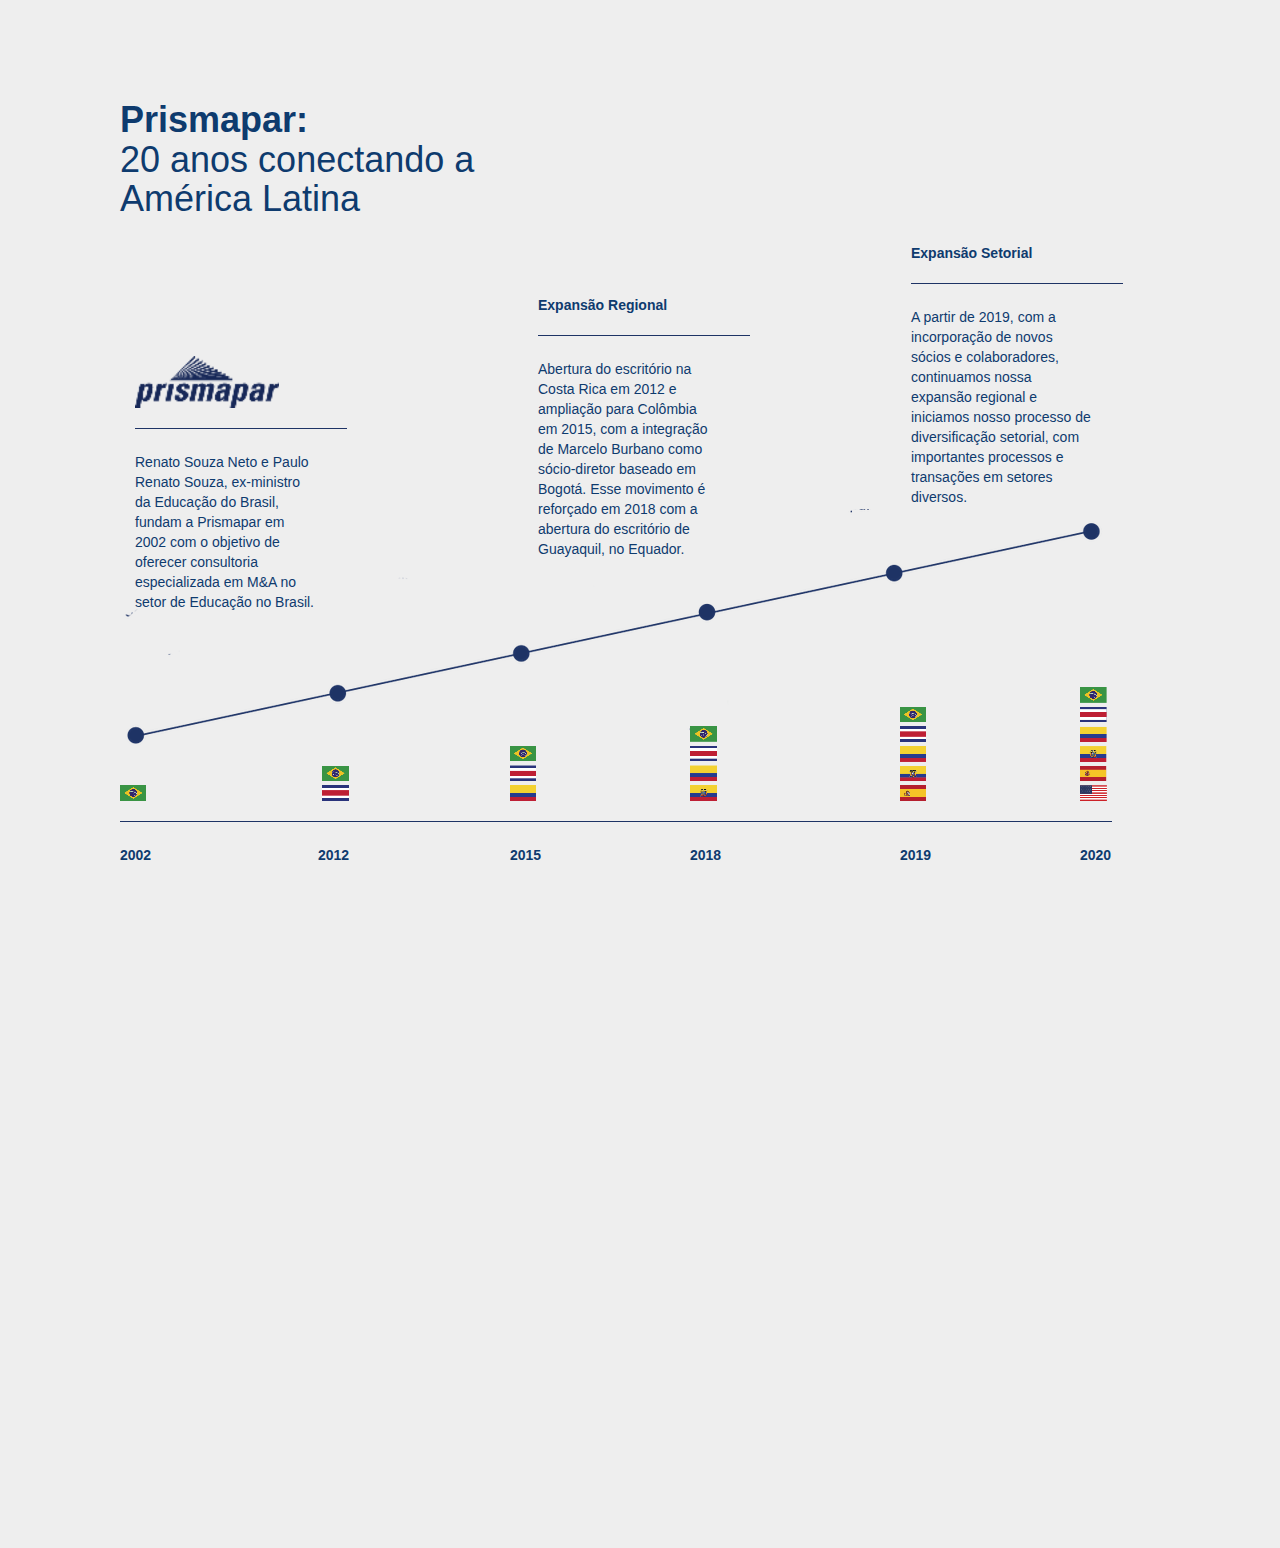
==== index.html @ 2ab60805 "cormob" ====
<html overflow: hidden;>
<head>
	<link href="https://fonts.googleapis.com/css?family=Montserrat:100" rel="stylesheet">
	<link rel="stylesheet" href="./style.css">
	<!-- Última versão CSS compilada e minificada -->
	<link rel="stylesheet" href="https://maxcdn.bootstrapcdn.com/bootstrap/3.3.7/css/bootstrap.min.css"
		integrity="sha384-BVYiiSIFeK1dGmJRAkycuHAHRg32OmUcww7on3RYdg4Va+PmSTsz/K68vbdEjh4u" crossorigin="anonymous">

		<!-- Última versão JavaScript compilada e minificada -->
		<script src="https://maxcdn.bootstrapcdn.com/bootstrap/3.3.7/js/bootstrap.min.js"
	integrity="sha384-Tc5IQib027qvyjSMfHjOMaLkfuWVxZxUPnCJA7l2mCWNIpG9mGCD8wGNIcPD7Txa"
	crossorigin="anonymous"></script>

	<script src="https://cdnjs.cloudflare.com/ajax/libs/jquery/3.3.1/jquery.min.js"></script>
	<link rel="stylesheet" href="css\style">
	<script src="js\JsTimeline"></script>
</head>
<body>
 <div class="hidden-xs" style="margin-left: 100px;">
<section class="linha-tempo">
	<div class="container">
		
				<div>
				 <h1 style="padding-bottom: 30px; color:#0e3b6e; margin-bottom: -160px;">
	    		   <font style="font-weight: bolder;" class="text-o-color-4">Prismapar:<br/></font>
	    		   <font style="" class="text-o-color-4">20 anos conectando a <br>América Latina<br/><br/></font>
	    		 </h1>
				</div>
				<div class="row datas">
					<div class="col-xs-12 col-sm-4 col-md-4">
						<div class="content_3" style="margin-left: 15px;">
							<img class="logo_time" src="img\logo-2002.png" />
							<p></p>
							<hr class="line-bandeira">
							<p>Renato Souza Neto e Paulo Renato Souza, ex-ministro da Educação do Brasil, fundam a Prismapar em 2002 com o objetivo de oferecer consultoria especializada em M&A no setor de Educação no Brasil.</p>
						</div>	
					</div>

					<div class="col-xs-12 col-sm-4 col-md-4">
						<div class="content_3" style="margin: 63px;margin-left: 28px;">
							<p style="font-weight: bolder;">Expansão Regional</p>
							<hr class="line-bandeira">
							<p>Abertura do escritório na Costa Rica em 2012 e ampliação para Colômbia em 2015, com a integração de Marcelo Burbano como sócio-diretor baseado em Bogotá. Esse movimento é reforçado em 2018 com a abertura do escritório de Guayaquil, no Equador.</p>
						</div>
					</div>
					<div class="col-xs-12 col-sm-4 col-md-4">
					        
							<div class="content_3" style="margin: 115px;margin-left: 11px;">
							<p style="font-weight: bolder;"> Expansão Setorial</p>
							<hr class="line-bandeira">
							<p>A partir de 2019, com a incorporação de novos sócios e colaboradores, continuamos nossa expansão regional e iniciamos nosso processo de diversificação setorial, com importantes processos e transações em setores diversos.</p>
						</div>	
					</div>
				</div>
		<img class="linhadiagonal" src="img\linha-diagonal.png" />
	</div>
    <div class="container">
				<div class="row datas">
					<div class="col-xs-12 col-sm-4 col-md-4">
						<div class="content_1">
							<div class="bandeira-2002"><img src="./img/bandeira-2002.png" /></div>
							<hr class="line-bandeira">
							<p>2002</p>
						</div>
						<div class="content_2">
							<div class="bandeira-2012"><img src="./img/bandeira-2012.png" style="margin-left: 22px;"/></div>
							<hr class="line-bandeira">
							<p style="margin-left: 18px;">2012</p>
						</div>	
					</div>

					<div class="col-xs-12 col-sm-4 col-md-4">
						<div class="content_1">
							<div class="bandeira-2015"><img src="./img/bandeira-2015.png" /></div>
							<hr class="line-bandeira">
							<p>2015</p>
						</div>
						<div class="content_2">
							<div class="bandeira-2018"><img src="./img/bandeira-2018.png" /></div>
							<hr class="line-bandeira">
							<p>2018</p>
						</div>
					</div>
					<div class="col-xs-12 col-sm-4 col-md-4">
						<div class="content_1">
							<div class="bandeira-2019"><img src="./img/bandeira-2019.png" /></div>
							<hr class="line-bandeira">
							<p>2019</p>
						</div>
						<div class="content_2">
							<div class="bandeira-2020"><img src="./img/bandeira-2020.png" /></div>
							<hr class="line-bandeira" style="width: 0px;">
							<p>2020</p>
						</div>
					</div>
				</div>
		
	</div>
</section>
</div>

 <div class="mostra_mobile-xs">
<div class="container">
<h1 style="color:#0e3b6e;text-align: center!important;padding-top: 15px;">
                <font style="font-weight: bolder;">Prismapar:<br></font>
                <font style="">20 anos conectando a <br>América Latina<br><br></font>
              </h1>
<div class="row">
    <div class="col-lg-12">
        <div class="card">
            <div class="body">
                <div class="cd-horizontal-timeline loaded">
                    <div class="timeline">
                        <div class="events-wrapper">
                            <div class="events" style="width: 1800px;">
                                <ol>
                                    <li><a href="#0" data-date="16/01/2017" class="older-event" style="left: 120px;">2002</a></li>
                                    <li><a href="#0" data-date="28/02/2017" style="left: 300px;" class="older-event">2012</a></li>
                                    <li><a href="#0" data-date="20/04/2017" style="left: 480px;" class="selected">2015</a></li>
                                    <li><a href="#0" data-date="20/05/2017" style="left: 600px;">2018</a></li>
                                    <li><a href="#0" data-date="09/07/2017" style="left: 780px;">2019</a></li>
                                    <li><a href="#0" data-date="30/08/2017" style="left: 960px;">2020</a></li>
                                </ol>
                                <span class="filling-line" aria-hidden="true" style="transform: scaleX(0.281506);"></span>
                            </div>
                            <!-- .events -->
                        </div>
                        <!-- .events-wrapper -->
                        <ul class="cd-timeline-navigation">
                            <li><a href="#0" class="prev inactive">Prev</a></li>
                            <li><a href="#0" class="next">Next</a></li>
                        </ul>
                        <!-- .cd-timeline-navigation -->
                    </div>
                    <!-- .timeline -->
                    <div class="events-content" style="height: 225px;">
                        <ol>
                            <li class="" data-date="16/01/2017">
                                <div style="text-align:center;padding-bottom: 15px;">
                                <img loading="lazy" src="https://prismapar.popsolutions.co/web/image/website/1/logo/Prismapar?unique=e96f015" alt="user" width="70">
                              </div>
                              <hr>
                              <p>Fundada por Renato Souza e Paulo R. Souza em São Paulo. Foco no setor da Educação.</p>
                              <img loading="lazy" src="https://prismapar.popsolutions.co/web/image/474-110fe174/bandeira-2002.png?height=256" alt="user" style="padding-top: 15px;" class="float-center" width="40">
                            </li>
                            
							
							<li data-date="28/02/2017" class="">
                            	<h4>
                                   Expansão
                                </h4>
                              <hr>
                              <p>1º passo para expansão LATAM. Abertura do escritório na Costa Rica.</p>
                              <span>
                                <img loading="lazy" src="https://prismapar.popsolutions.co/web/image/474-110fe174/bandeira-2002.png?height=256" alt="user" style="padding-top: 15px;" width="40">
                                <img loading="lazy" src="https://prismapar.popsolutions.co/web/image/491-746c7449/bandeira_costa-rica.png?height=256" alt="user" style="padding-top: 15px;" width="40">
                              </span>
                            </li>
                           
						   
						    <li data-date="20/04/2017" class="selected">
                                 <h4>
                                    Expansão
                                </h4>
                              <hr>
                              <p>Ampliação para a Colômbia com um novo sócio, Marcelo Burbano.</p>
                              <span>
                                <img loading="lazy" src="https://prismapar.popsolutions.co/web/image/474-110fe174/bandeira-2002.png?height=256" alt="user" style="padding-top: 15px;" width="40">
                                <img loading="lazy" src="https://prismapar.popsolutions.co/web/image/491-746c7449/bandeira_costa-rica.png?height=256" alt="user" style="padding-top: 15px;" width="40">
                                <img loading="lazy" src="https://prismapar.popsolutions.co/web/image/490-411c75b7/bandeira_colombia.png?height=256" alt="user" style="padding-top: 15px;" width="40">
                              </span>
							
                            </li>
                           
						   
						    <li data-date="20/05/2017">
                                <h4>
                                    Expansão
                                </h4>
                              <hr>
                              <p>Diversificação e internaciolização regional.</p>
                              <span>
                                <img loading="lazy" src="https://prismapar.popsolutions.co/web/image/474-110fe174/bandeira-2002.png?height=256" alt="user" style="padding-top: 15px;" width="40">
                                <img loading="lazy" src="https://prismapar.popsolutions.co/web/image/491-746c7449/bandeira_costa-rica.png?height=256" alt="user" style="padding-top: 15px;" width="40">
                                <img loading="lazy" src="https://prismapar.popsolutions.co/web/image/490-411c75b7/bandeira_colombia.png?height=256" alt="user" style="padding-top: 15px;" width="40">
                                <img loading="lazy" src="https://prismapar.popsolutions.co/web/image/492-bdb86a72/bandeira_equador.png?height=256" alt="user" style="padding-top: 15px;" width="40">
                              </span>
								
                            </li>
                           
						   
						    <li data-date="09/07/2017">
                                
								<h4>
                                    Expansão
                                </h4>
                              <hr>
                              <p>Ampliação para a Espanha.</p>
                              <span>
                                <img loading="lazy" src="https://prismapar.popsolutions.co/web/image/474-110fe174/bandeira-2002.png?height=256" alt="user" style="padding-top: 15px;" width="40">
                                <img loading="lazy" src="https://prismapar.popsolutions.co/web/image/491-746c7449/bandeira_costa-rica.png?height=256" alt="user" style="padding-top: 15px;" width="40">
                                <img loading="lazy" src="https://prismapar.popsolutions.co/web/image/490-411c75b7/bandeira_colombia.png?height=256" alt="user" style="padding-top: 15px;" width="40">
                                <img loading="lazy" src="https://prismapar.popsolutions.co/web/image/492-bdb86a72/bandeira_equador.png?height=256" alt="user" style="padding-top: 15px;" width="40">
                                <img loading="lazy" src="https://prismapar.popsolutions.co/web/image/493-c94d39ba/bandeira_espanha.png?height=256" alt="user" style="padding-top: 15px;" width="40">
                              </span>
								
                            </li>
                           
						   
						    <li data-date="30/08/2017">
                                <h4>
                                   Expansão
                                </h4>
                              <hr>
                              <p>Diversificação setorial. Expansão Estados Unidos.</p>
                              <span>
                                <img loading="lazy" src="https://prismapar.popsolutions.co/web/image/474-110fe174/bandeira-2002.png?height=256" alt="user" style="padding-top: 15px;" width="40">
                                <img loading="lazy" src="https://prismapar.popsolutions.co/web/image/491-746c7449/bandeira_costa-rica.png?height=256" alt="user" style="padding-top: 15px;" width="40">
                                <img loading="lazy" src="https://prismapar.popsolutions.co/web/image/490-411c75b7/bandeira_colombia.png?height=256" alt="user" style="padding-top: 15px;" width="40">
                                <img loading="lazy" src="https://prismapar.popsolutions.co/web/image/492-bdb86a72/bandeira_equador.png?height=256" alt="user" style="padding-top: 15px;" width="40">
                                <img loading="lazy" src="https://prismapar.popsolutions.co/web/image/493-c94d39ba/bandeira_espanha.png?height=256" alt="user" style="padding-top: 15px;" width="40">
                                <img loading="lazy" src="https://prismapar.popsolutions.co/web/image/494-acfeb071/bandeira_EUA.png?height=256" alt="user" style="padding-top: 15px;" width="40">
                              </span>
                            </li>
                            <li data-date="15/09/2017">
                                <h4>
                                            <img class="rounded float-left m-r-15" width="40" alt="user" src="https://bootdey.com/img/Content/avatar/avatar6.png"> Horizontal Timeline<br>
                                            <small>September 15th, 2017</small>
                                        </h4>
                                <hr>
                                <p>It is a long established fact that a reader will be distracted by the readable content of a page when looking at its layout. The point of using Lorem Ipsum is that it has a more-or-less normal distribution of letters, as opposed to using 'Content here, content here', making it look like readable English. Many desktop publishing packages and web page editors infancy.
                                    <br>
                                    <button class="btn btn-primary btn-round">Read more</button>
                                </p>
                            </li>
                            <li data-date="01/11/2017">
                                <h4>
                                            <img class="rounded float-left m-r-15" width="40" alt="user" src="https://bootdey.com/img/Content/avatar/avatar7.png"> Horizontal Timeline<br>
                                            <small>November 01st, 2017</small>
                                        </h4>
                                <hr>
                                <p>It is a long established fact that a reader will be distracted by the readable content of a page when looking at its layout. The point of using Lorem Ipsum is that it has a more-or-less normal distribution of letters, as opposed to using 'Content here, content here', making it look like readable English. Many desktop publishing packages and web page editors infancy.
                                    <br>
                                    <button class="btn btn-primary btn-round">Read more</button>
                                </p>
                            </li>
                            <li data-date="10/12/2017">
                                <h4>
                                            <img class="rounded float-left m-r-15" width="40" alt="user" src="https://bootdey.com/img/Content/avatar/avatar8.png"> Horizontal Timeline<br>
                                            <small>December 10th, 2017</small>
                                        </h4>
                                <hr>
                                <p>It is a long established fact that a reader will be distracted by the readable content of a page when looking at its layout. The point of using Lorem Ipsum is that it has a more-or-less normal distribution of letters, as opposed to using 'Content here, content here', making it look like readable English. Many desktop publishing packages and web page editors infancy.
                                    <br>
                                    <button class="btn btn-primary btn-round">Read more</button>
                                </p>
                            </li>
                            <li data-date="19/01/2018">
                                <h4>Event title here</h4>
                                <em>January 19th, 2018</em>
                                <p>It is a long established fact that a reader will be distracted by the readable content of a page when looking at its layout. The point of using Lorem Ipsum is that it has a more-or-less normal distribution of letters, as opposed to using 'Content here, content here', making it look like readable English. Many desktop publishing packages and web page editors infancy.</p>
                            </li>
                            <li data-date="03/03/2018">
                                <h4>Event title here</h4>
                                <em>March 3rd, 2018</em>
                                <p>It is a long established fact that a reader will be distracted by the readable content of a page when looking at its layout. The point of using Lorem Ipsum is that it has a more-or-less normal distribution of letters, as opposed to using 'Content here, content here', making it look like readable English. Many desktop publishing packages and web page editors infancy.</p>
                            </li>
                        </ol>
                    </div>
                </div>
            </div>
        </div>
    </div>
</div>
</div>
</div>
</body>
</html>
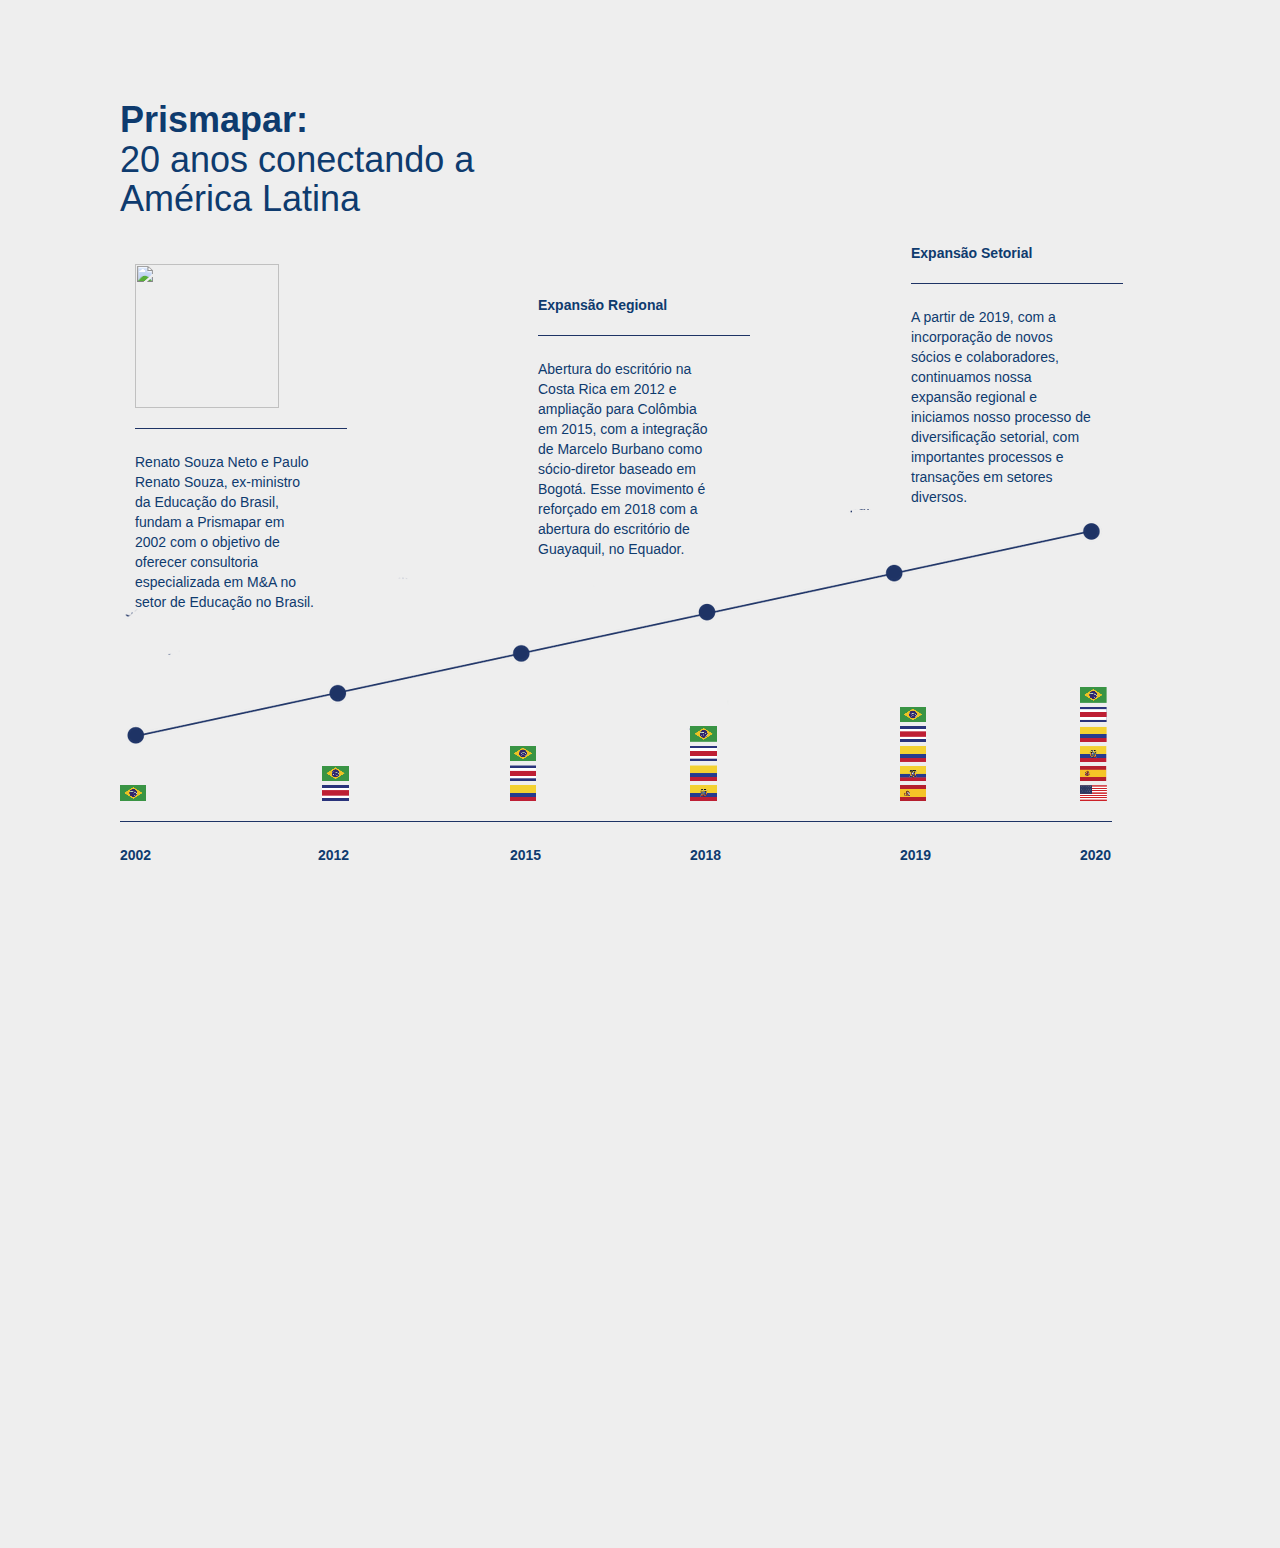
==== commit bbd20267: "timeline" ====
--- a/index.html
+++ b/index.html
@@ -1,4 +1,4 @@
-<html overflow: hidden;>
+<html style="overflow: hidden;">
 <head>
 	<link href="https://fonts.googleapis.com/css?family=Montserrat:100" rel="stylesheet">
 	<link rel="stylesheet" href="./style.css">
@@ -15,7 +15,9 @@
 	<link rel="stylesheet" href="css\style">
 	<script src="js\JsTimeline"></script>
 </head>
-<body>
+<body style="margin-top: 20px;
+          background-image: url(https://cloud.popsolutions.co/index.php/apps/files_sharing/publicpreview/e2nmTwzx4tNAeE2?file=/bg_historico.jpg&fileId=51547&x=1920&y=1080&a=true);
+          -webkit-background-size: cover;">
  <div class="hidden-xs" style="margin-left: 100px;">
 <section class="linha-tempo">
 	<div class="container">
@@ -29,7 +31,7 @@
 				<div class="row datas">
 					<div class="col-xs-12 col-sm-4 col-md-4">
 						<div class="content_3" style="margin-left: 15px;">
-							<img class="logo_time" src="img\logo-2002.png" />
+							<img class="logo_time" src="https://cloud.popsolutions.co/index.php/apps/files_sharing/publicpreview/e2nmTwzx4tNAeE2?file=/Logo_prismapar_alta.png&fileId=51531&x=1920&y=1080&a=true" />
 							<p></p>
 							<hr class="line-bandeira">
 							<p>Renato Souza Neto e Paulo Renato Souza, ex-ministro da Educação do Brasil, fundam a Prismapar em 2002 com o objetivo de oferecer consultoria especializada em M&A no setor de Educação no Brasil.</p>
@@ -114,10 +116,10 @@
                         <div class="events-wrapper">
                             <div class="events" style="width: 1800px;">
                                 <ol>
-                                    <li><a href="#0" data-date="16/01/2017" class="older-event" style="left: 120px;">2002</a></li>
+                                    <li><a href="#0" data-date="16/01/2017" style="left: 120px;" class="selected">2002</a></li>
                                     <li><a href="#0" data-date="28/02/2017" style="left: 300px;" class="older-event">2012</a></li>
-                                    <li><a href="#0" data-date="20/04/2017" style="left: 480px;" class="selected">2015</a></li>
-                                    <li><a href="#0" data-date="20/05/2017" style="left: 600px;">2018</a></li>
+                                    <li><a href="#0" data-date="20/03/2017" style="left: 480px;" class="older-event">2015</a></li>
+                                    <li><a href="#0" data-date="20/04/2017" style="left: 600px;">2018</a></li>
                                     <li><a href="#0" data-date="09/07/2017" style="left: 780px;">2019</a></li>
                                     <li><a href="#0" data-date="30/08/2017" style="left: 960px;">2020</a></li>
                                 </ol>
@@ -135,9 +137,9 @@
                     <!-- .timeline -->
                     <div class="events-content" style="height: 225px;">
                         <ol>
-                            <li class="" data-date="16/01/2017">
+                            <li class="selected" data-date="16/01/2017">
                                 <div style="text-align:center;padding-bottom: 15px;">
-                                <img loading="lazy" src="https://prismapar.popsolutions.co/web/image/website/1/logo/Prismapar?unique=e96f015" alt="user" width="70">
+                                <img loading="lazy" src="https://cloud.popsolutions.co/index.php/apps/files_sharing/publicpreview/e2nmTwzx4tNAeE2?file=/Logo_prismapar_alta.png&fileId=51531&x=1920&y=1080&a=true" alt="user" width="70">
                               </div>
                               <hr>
                               <p>Fundada por Renato Souza e Paulo R. Souza em São Paulo. Foco no setor da Educação.</p>
@@ -158,7 +160,7 @@
                             </li>
                            
 						   
-						    <li data-date="20/04/2017" class="selected">
+						    <li data-date="20/03/2017" class="">
                                  <h4>
                                     Expansão
                                 </h4>
@@ -173,7 +175,7 @@
                             </li>
                            
 						   
-						    <li data-date="20/05/2017">
+						    <li data-date="20/04/2017">
                                 <h4>
                                     Expansão
                                 </h4>
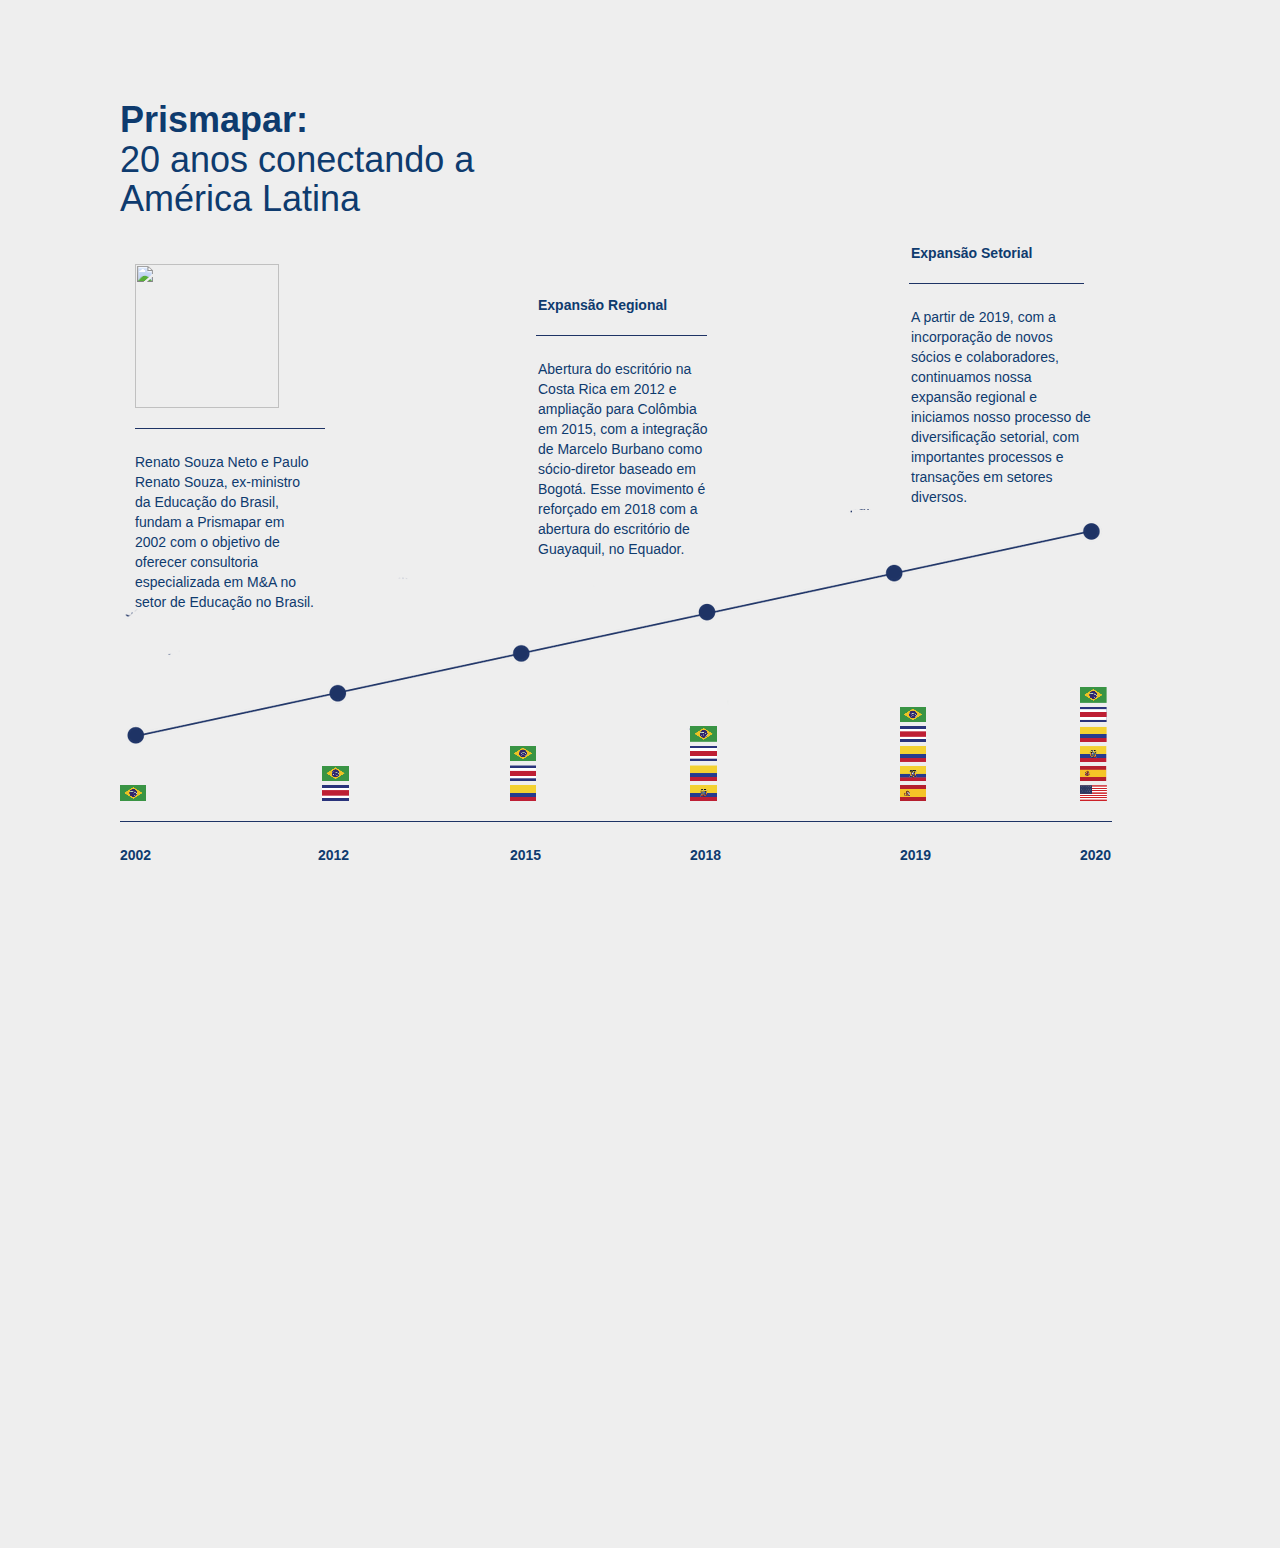
==== commit 1023063b: "..." ====
--- a/index.html
+++ b/index.html
@@ -33,7 +33,7 @@
 						<div class="content_3" style="margin-left: 15px;">
 							<img class="logo_time" src="https://cloud.popsolutions.co/index.php/apps/files_sharing/publicpreview/e2nmTwzx4tNAeE2?file=/Logo_prismapar_alta.png&fileId=51531&x=1920&y=1080&a=true" />
 							<p></p>
-							<hr class="line-bandeira">
+							<hr class="line-bandeira" style="width: 190px;">
 							<p>Renato Souza Neto e Paulo Renato Souza, ex-ministro da Educação do Brasil, fundam a Prismapar em 2002 com o objetivo de oferecer consultoria especializada em M&A no setor de Educação no Brasil.</p>
 						</div>	
 					</div>
@@ -41,7 +41,7 @@
 					<div class="col-xs-12 col-sm-4 col-md-4">
 						<div class="content_3" style="margin: 63px;margin-left: 28px;">
 							<p style="font-weight: bolder;">Expansão Regional</p>
-							<hr class="line-bandeira">
+							<hr class="line-bandeira" style="width: 171px; margin-left: -2px;">
 							<p>Abertura do escritório na Costa Rica em 2012 e ampliação para Colômbia em 2015, com a integração de Marcelo Burbano como sócio-diretor baseado em Bogotá. Esse movimento é reforçado em 2018 com a abertura do escritório de Guayaquil, no Equador.</p>
 						</div>
 					</div>
@@ -49,7 +49,7 @@
 					        
 							<div class="content_3" style="margin: 115px;margin-left: 11px;">
 							<p style="font-weight: bolder;"> Expansão Setorial</p>
-							<hr class="line-bandeira">
+							<hr class="line-bandeira" style="width: 175px; margin-left: -2px;">
 							<p>A partir de 2019, com a incorporação de novos sócios e colaboradores, continuamos nossa expansão regional e iniciamos nosso processo de diversificação setorial, com importantes processos e transações em setores diversos.</p>
 						</div>	
 					</div>
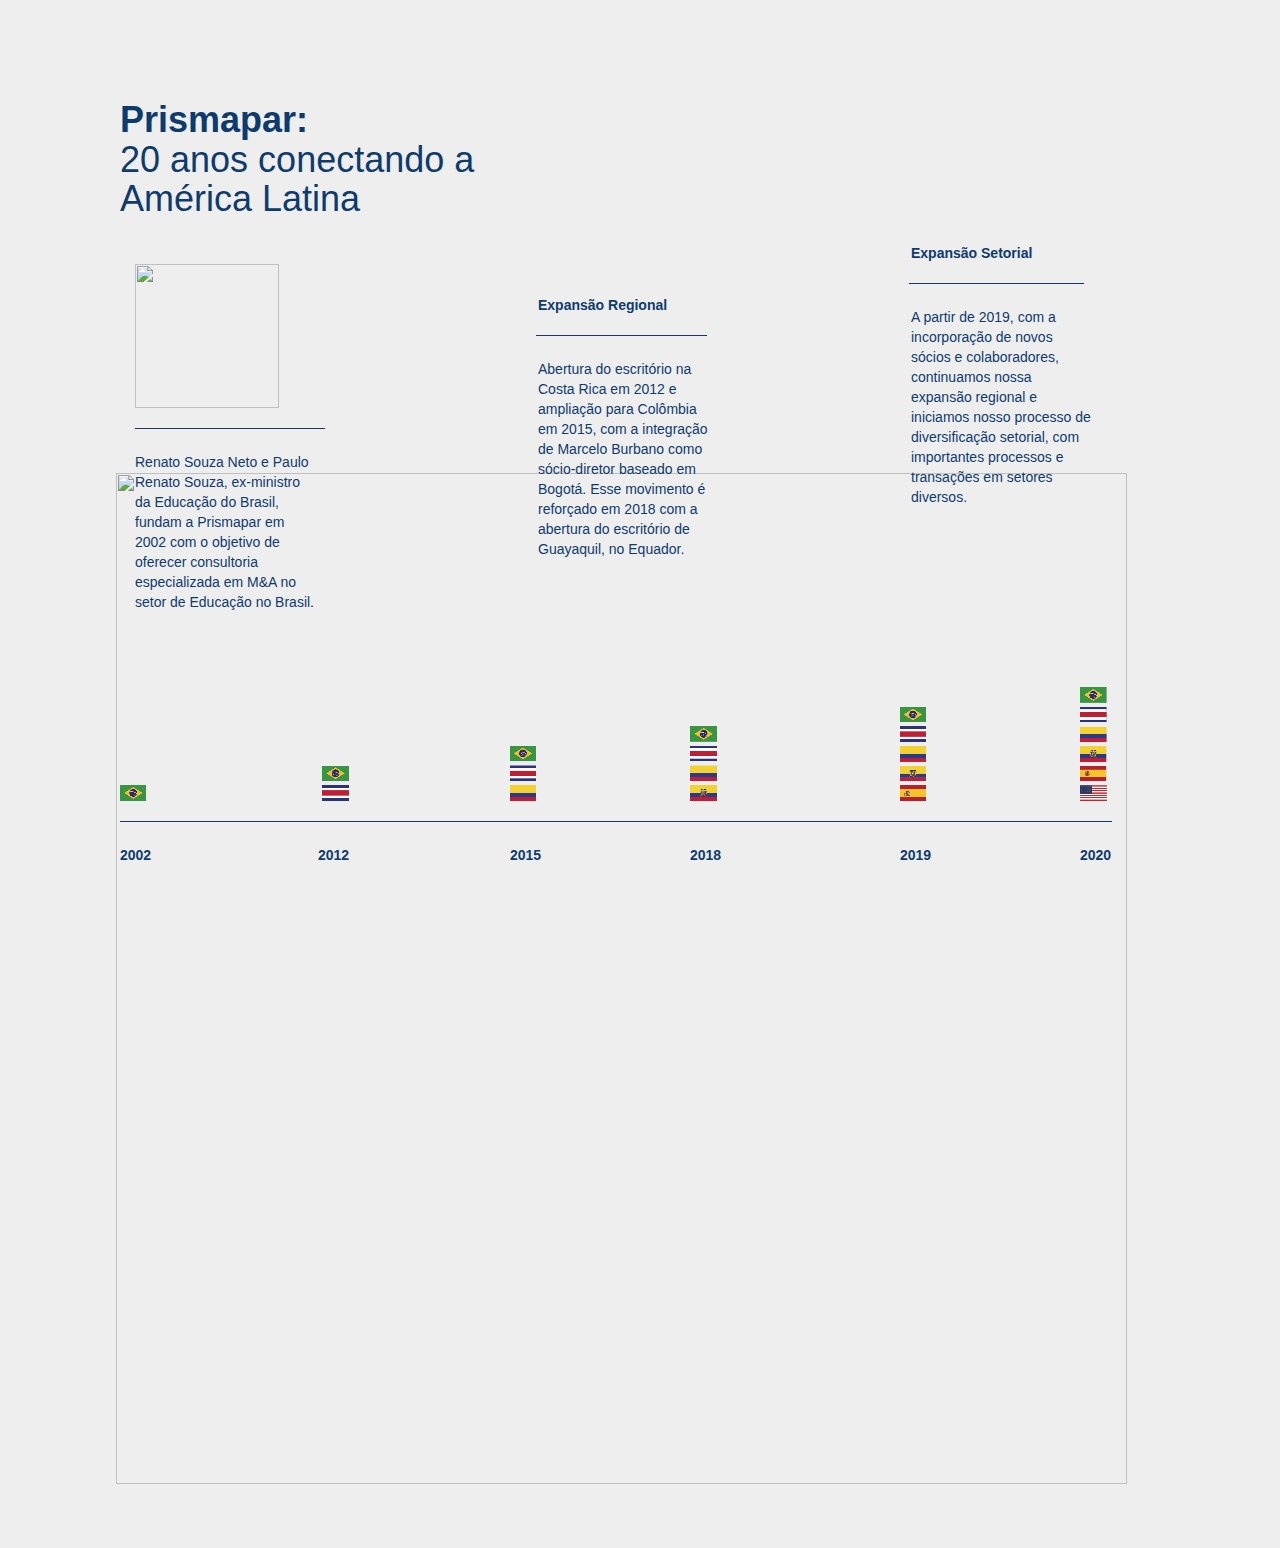
==== commit 95389bc3: "Merge pull request #18 from caionagy/dev" ====
--- a/index.html
+++ b/index.html
@@ -54,7 +54,7 @@
 						</div>	
 					</div>
 				</div>
-		<img class="linhadiagonal" src="img\linha-diagonal.png" />
+	<img class="linhadiagonal" src="https://cloud.popsolutions.co/index.php/apps/files_sharing/publicpreview/HqiaoS6gAL4Mr8t?x=1905&amp;y=495&amp;a=true&amp;file=LINHA_TL.png&amp;scalingup=0">
 	</div>
     <div class="container">
 				<div class="row datas">
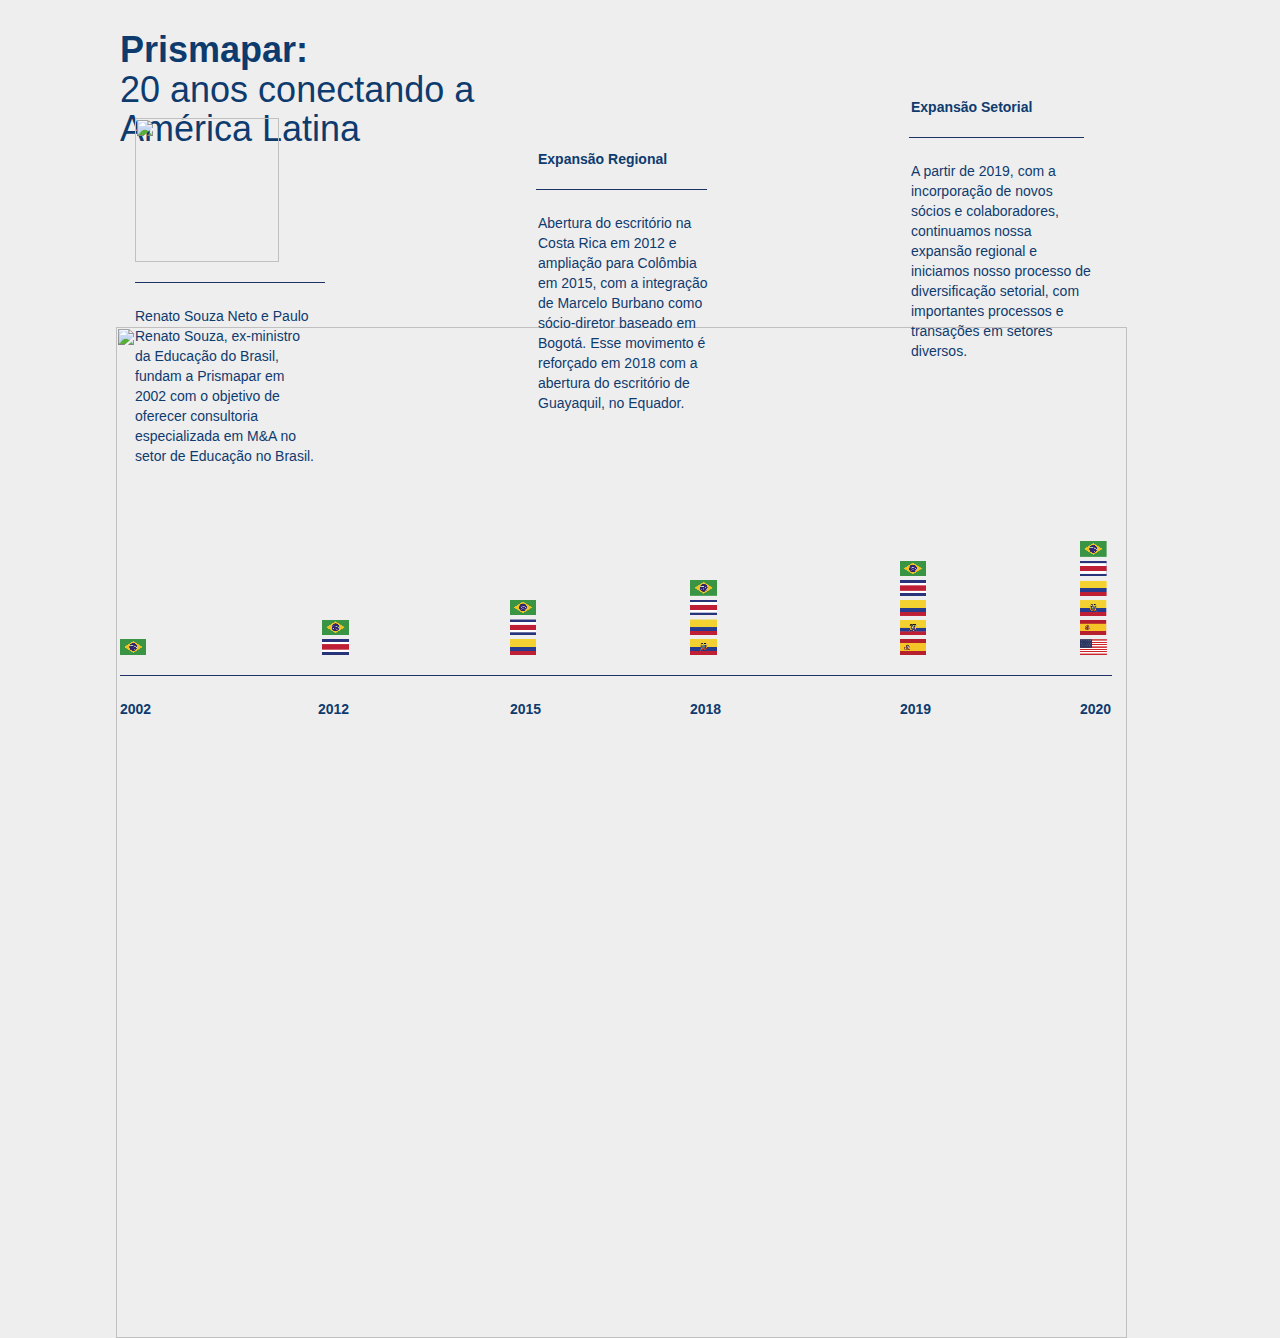
==== commit 59b8a5a7: "ajustes finais" ====
--- a/index.html
+++ b/index.html
@@ -16,14 +16,14 @@
 	<script src="js\JsTimeline"></script>
 </head>
 <body style="margin-top: 20px;
-          background-image: url(https://cloud.popsolutions.co/index.php/apps/files_sharing/publicpreview/e2nmTwzx4tNAeE2?file=/bg_historico.jpg&fileId=51547&x=1920&y=1080&a=true);
+          background-image: url(https://cloud.popsolutions.co/index.php/s/BSbtcjdbbpMbc6N/preview);
           -webkit-background-size: cover;">
- <div class="hidden-xs" style="margin-left: 100px;">
+ <div class="hidden-xs" style="margin-left: 100px;">  
 <section class="linha-tempo">
 	<div class="container">
 		
 				<div>
-				 <h1 style="padding-bottom: 30px; color:#0e3b6e; margin-bottom: -160px;">
+				 <h1 style="padding-bottom: 30px;color: #0e3b6e;margin-bottom: -236px; margin-top: -50px;">
 	    		   <font style="font-weight: bolder;" class="text-o-color-4">Prismapar:<br/></font>
 	    		   <font style="" class="text-o-color-4">20 anos conectando a <br>América Latina<br/><br/></font>
 	    		 </h1>
@@ -103,7 +103,7 @@
 
  <div class="mostra_mobile-xs">
 <div class="container">
-<h1 style="color:#0e3b6e;text-align: center!important;padding-top: 15px;">
+<h1 style="color:#0e3b6e;margin-bottom: -191px;margin-top: -25px;">
                 <font style="font-weight: bolder;">Prismapar:<br></font>
                 <font style="">20 anos conectando a <br>América Latina<br><br></font>
               </h1>
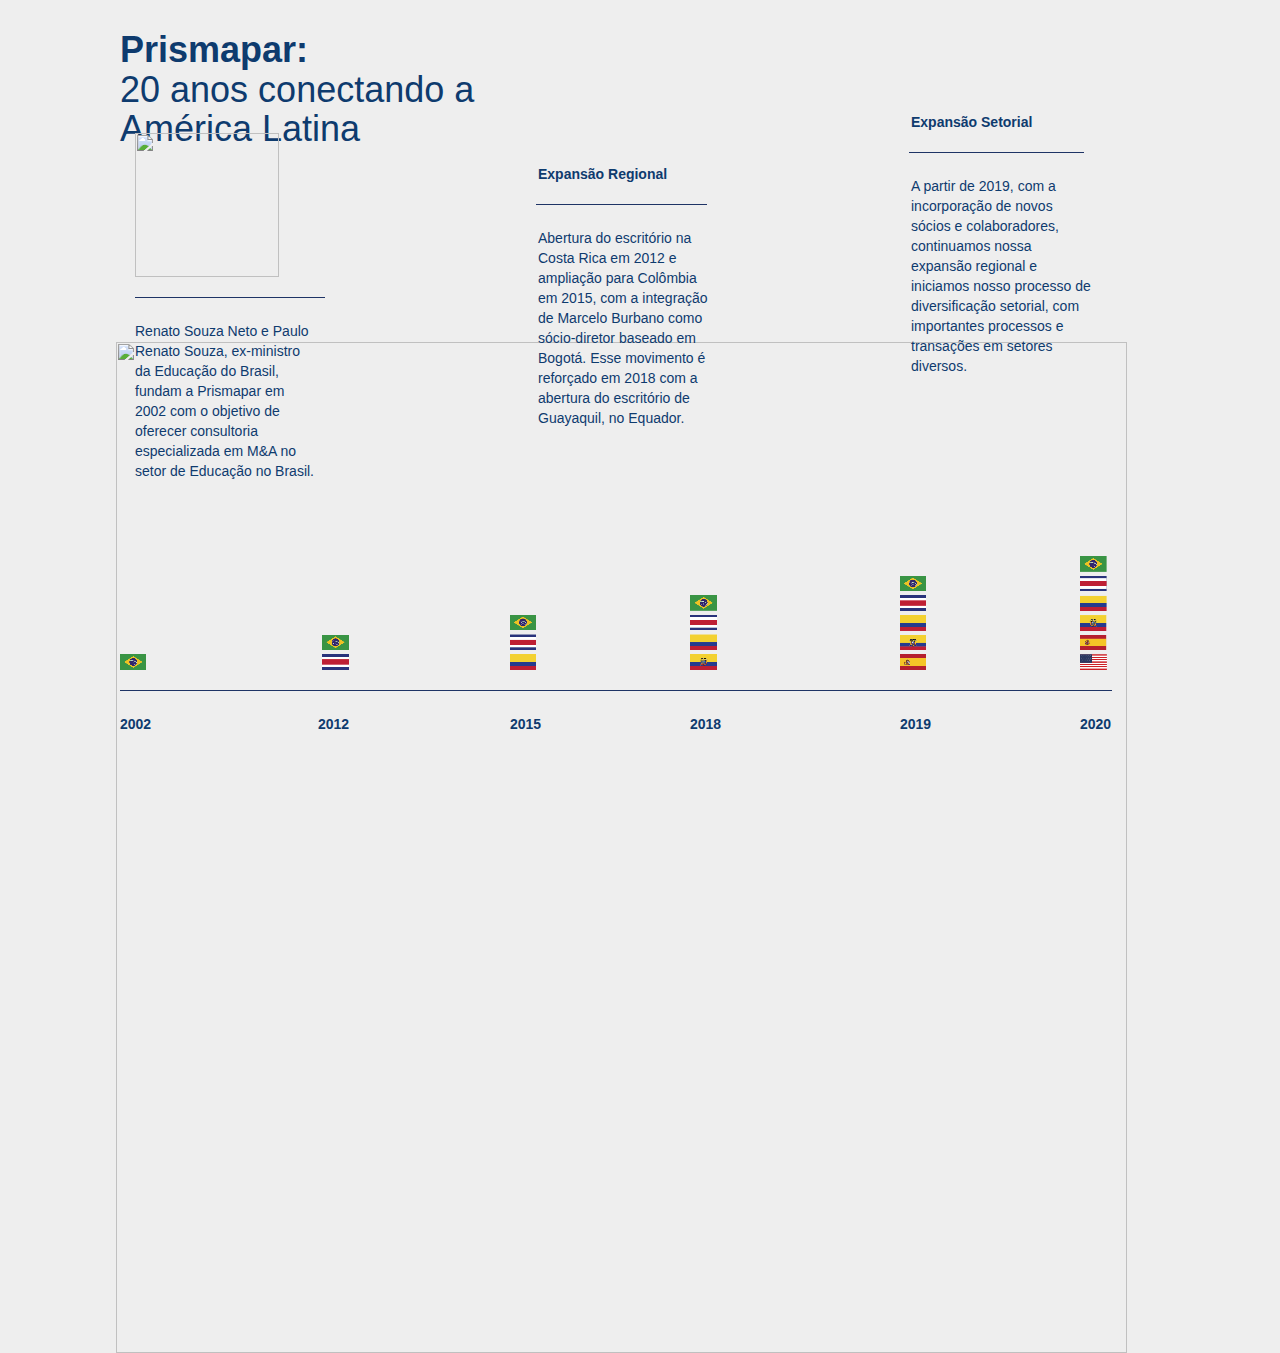
==== commit 65eb9089: "f" ====
--- a/index.html
+++ b/index.html
@@ -23,7 +23,7 @@
 	<div class="container">
 		
 				<div>
-				 <h1 style="padding-bottom: 30px;color: #0e3b6e;margin-bottom: -236px; margin-top: -50px;">
+				 <h1 style="color:#0e3b6e;margin-bottom: -191px;margin-top: -50px;">
 	    		   <font style="font-weight: bolder;" class="text-o-color-4">Prismapar:<br/></font>
 	    		   <font style="" class="text-o-color-4">20 anos conectando a <br>América Latina<br/><br/></font>
 	    		 </h1>
@@ -103,8 +103,8 @@
 
  <div class="mostra_mobile-xs">
 <div class="container">
-<h1 style="color:#0e3b6e;margin-bottom: -191px;margin-top: -25px;">
-                <font style="font-weight: bolder;">Prismapar:<br></font>
+<h1 class="alinhamobile">
+                <font style="font-weight: bolder;">Prismapar<br></font>
                 <font style="">20 anos conectando a <br>América Latina<br><br></font>
               </h1>
 <div class="row">
